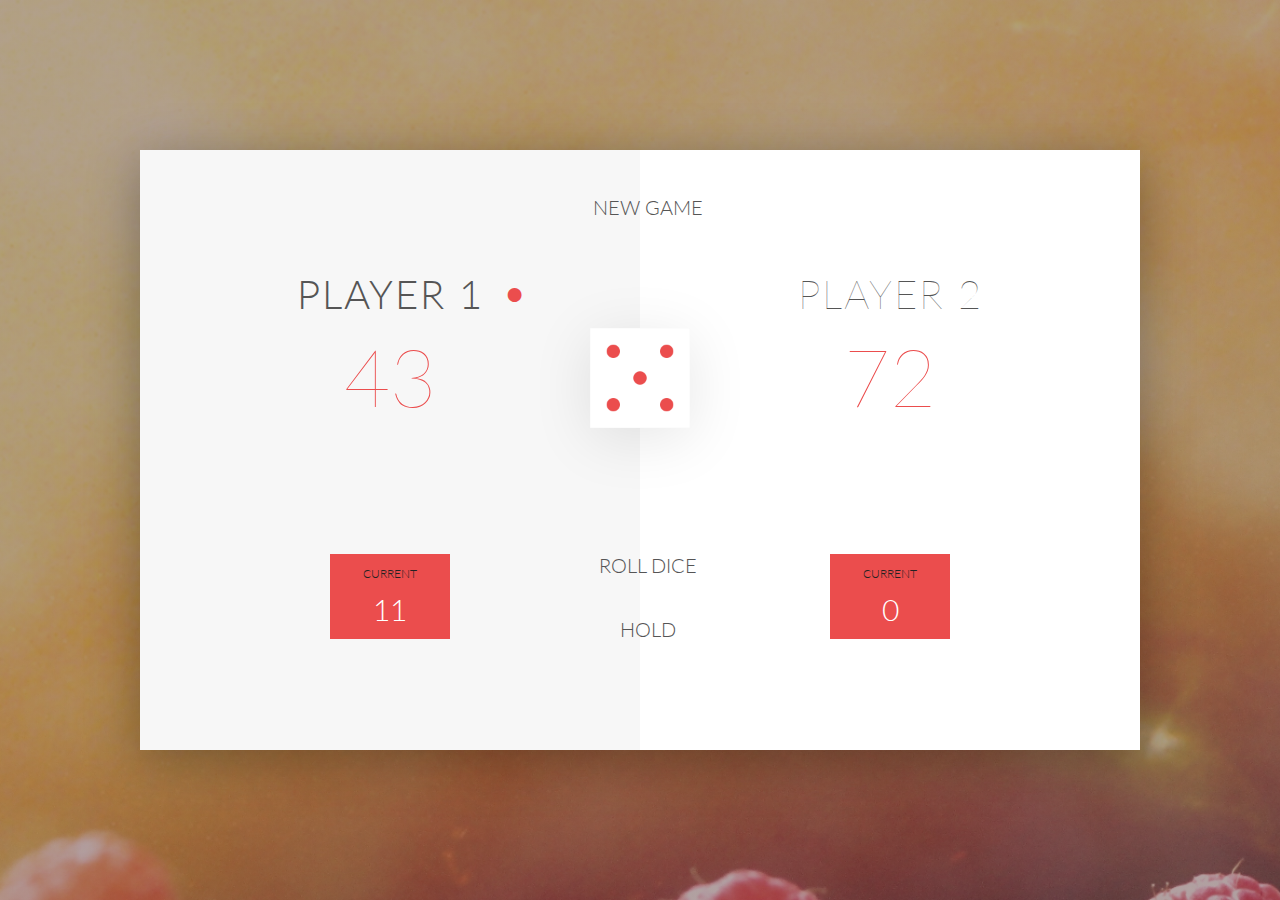
==== Dom-Pig-Game/index.html @ 76758bd4 "pig game" ====
<!DOCTYPE html>
<html lang="en">
    <head>
        <meta charset="UTF-8">
        <link href="https://fonts.googleapis.com/css?family=Lato:100,300,600" rel="stylesheet" type="text/css">
        <link href="http://code.ionicframework.com/ionicons/2.0.1/css/ionicons.min.css" rel="stylesheet" type="text/css">
        <link type="text/css" rel="stylesheet" href="style.css">

        <title>Pig Game</title>
    </head>

    <body>
        <div class="wrapper clearfix">
            <div class="player-0-panel active">
                <div class="player-name" id="name-0">Player 1</div>
                <div class="player-score" id="score-0">43</div>
                <div class="player-current-box">
                    <div class="player-current-label">Current</div>
                    <div class="player-current-score" id="current-0">11</div>
                </div>
            </div>

            <div class="player-1-panel">
                <div class="player-name" id="name-1">Player 2</div>
                <div class="player-score" id="score-1">72</div>
                <div class="player-current-box">
                    <div class="player-current-label">Current</div>
                    <div class="player-current-score" id="current-1">0</div>
                </div>
            </div>

            <button class="btn-new"><i class="ion-ios-plus-outline"></i>New game</button>
            <button class="btn-roll"><i class="ion-ios-loop"></i>Roll dice</button>
            <button class="btn-hold"><i class="ion-ios-download-outline"></i>Hold</button>

            <img src="dice-5.png" alt="Dice" class="dice">
        </div>

        <script src="app.js"></script>
    </body>
</html>
---- Dom-Pig-Game/style.css ----
.final-score {
    position: absolute;
    left: 50%;
    transform: translateX(-50%);
    top: 520px;
    color: #555;
    font-size: 18px;
    font-family: 'Lato';
    text-align: center;
    padding: 10px;
    width: 160px;
    text-transform: uppercase;
}

.final-score:focus { outline: none; }

#dice-1 { top: 120px; }
#dice-2 { top: 250px; }


* {
    margin: 0;
    padding: 0;
    box-sizing: border-box;

}

.clearfix::after {
    content: "";
    display: table;
    clear: both;
}

body {
    background-image: linear-gradient(rgba(62, 20, 20, 0.4), rgba(62, 20, 20, 0.4)), url(back.jpg);
    background-size: cover;
    background-position: center;
    font-family: Lato;
    font-weight: 300;
    position: relative;
    height: 100vh;
    color: #555;
}

.wrapper {
    width: 1000px;
    position: absolute;
    top: 50%;
    left: 50%;
    transform: translate(-50%, -50%);
    background-color: #fff;
    box-shadow: 0px 10px 50px rgba(0, 0, 0, 0.3);
    overflow: hidden;
}

.player-0-panel,
.player-1-panel {
    width: 50%;
    float: left;
    height: 600px;
    padding: 100px;
}



/**********************************************
*** PLAYERS
**********************************************/

.player-name {
    font-size: 40px;
    text-align: center;
    text-transform: uppercase;
    letter-spacing: 2px;
    font-weight: 100;
    margin-top: 20px;
    margin-bottom: 10px;
    position: relative;
}

.player-score {
    text-align: center;
    font-size: 80px;
    font-weight: 100;
    color: #EB4D4D;
    margin-bottom: 130px;
}

.active { background-color: #f7f7f7; }
.active .player-name { font-weight: 300; }

.active .player-name::after {
    content: "\2022";
    font-size: 47px;
    position: absolute;
    color: #EB4D4D;
    top: -7px;
    right: 10px;

}

.player-current-box {
    background-color: #EB4D4D;
    color: #fff;
    width: 40%;
    margin: 0 auto;
    padding: 12px;
    text-align: center;
}

.player-current-label {
    text-transform: uppercase;
    margin-bottom: 10px;
    font-size: 12px;
    color: #222;
}

.player-current-score {
    font-size: 30px;
}

button {
    position: absolute;
    width: 200px;
    left: 50%;
    transform: translateX(-50%);
    color: #555;
    background: none;
    border: none;
    font-family: Lato;
    font-size: 20px;
    text-transform: uppercase;
    cursor: pointer;
    font-weight: 300;
    transition: background-color 0.3s, color 0.3s;
}

button:hover { font-weight: 600; }
button:hover i { margin-right: 20px; }

button:focus {
    outline: none;
}

i {
    color: #EB4D4D;
    display: inline-block;
    margin-right: 15px;
    font-size: 32px;
    line-height: 1;
    vertical-align: text-top;
    margin-top: -4px;
    transition: margin 0.3s;
}

.btn-new { top: 45px;}
.btn-roll { top: 403px;}
.btn-hold { top: 467px;}

.dice {
    position: absolute;
    left: 50%;
    top: 178px;
    transform: translateX(-50%);
    height: 100px;
    box-shadow: 0px 10px 60px rgba(0, 0, 0, 0.10);
}

.winner { background-color: #f7f7f7; }
.winner .player-name { font-weight: 300; color: #EB4D4D; }
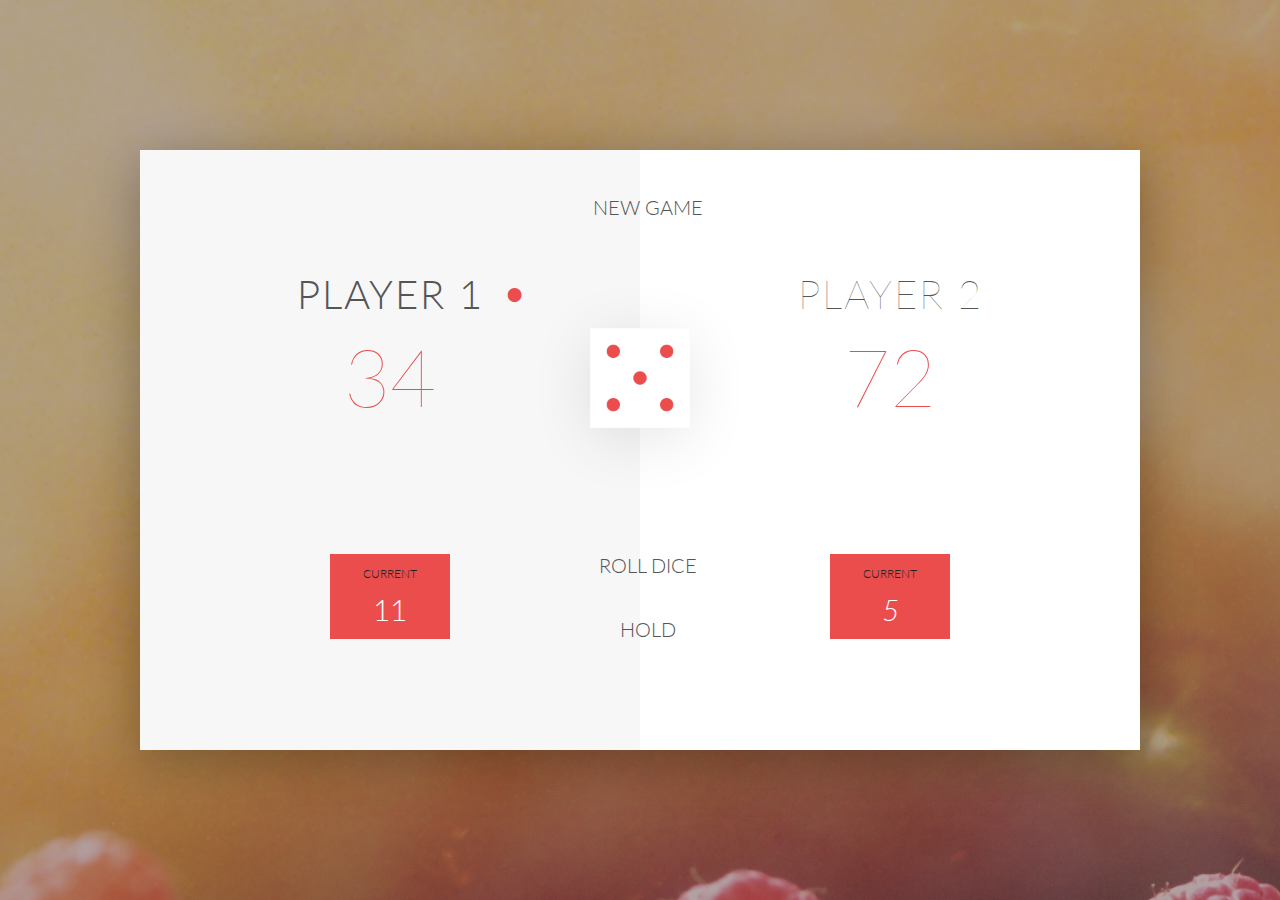
==== commit 8cdd939f: "beginning code" ====
--- a/Dom-Pig-Game/index.html
+++ b/Dom-Pig-Game/index.html
@@ -13,7 +13,7 @@
         <div class="wrapper clearfix">
             <div class="player-0-panel active">
                 <div class="player-name" id="name-0">Player 1</div>
-                <div class="player-score" id="score-0">43</div>
+                <div class="player-score" id="score-0">34</div>
                 <div class="player-current-box">
                     <div class="player-current-label">Current</div>
                     <div class="player-current-score" id="current-0">11</div>
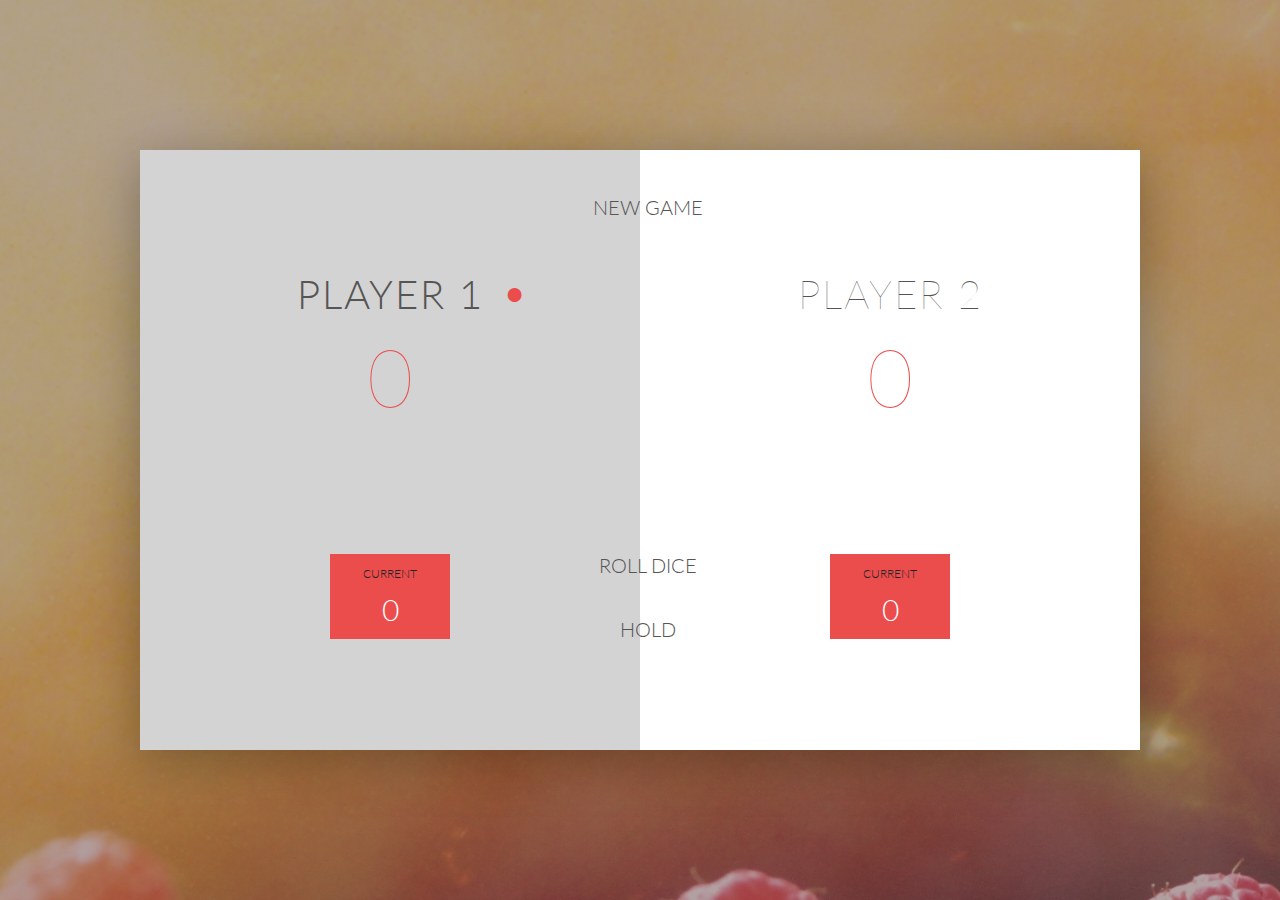
==== commit fb466b28: "loose score after two six" ====
--- a/Dom-Pig-Game/index.html
+++ b/Dom-Pig-Game/index.html
@@ -36,6 +36,6 @@
             <img src="dice-5.png" alt="Dice" class="dice">
         </div>
 
-        <script src="app.js"></script>
+        <script src="challenges.js"></script>
     </body>
 </html>
--- a/Dom-Pig-Game/style.css
+++ b/Dom-Pig-Game/style.css
@@ -86,7 +86,7 @@
     margin-bottom: 130px;
 }
 
-.active { background-color: #f7f7f7; }
+.active { background-color: lightgrey; }
 .active .player-name { font-weight: 300; }
 
 .active .player-name::after {
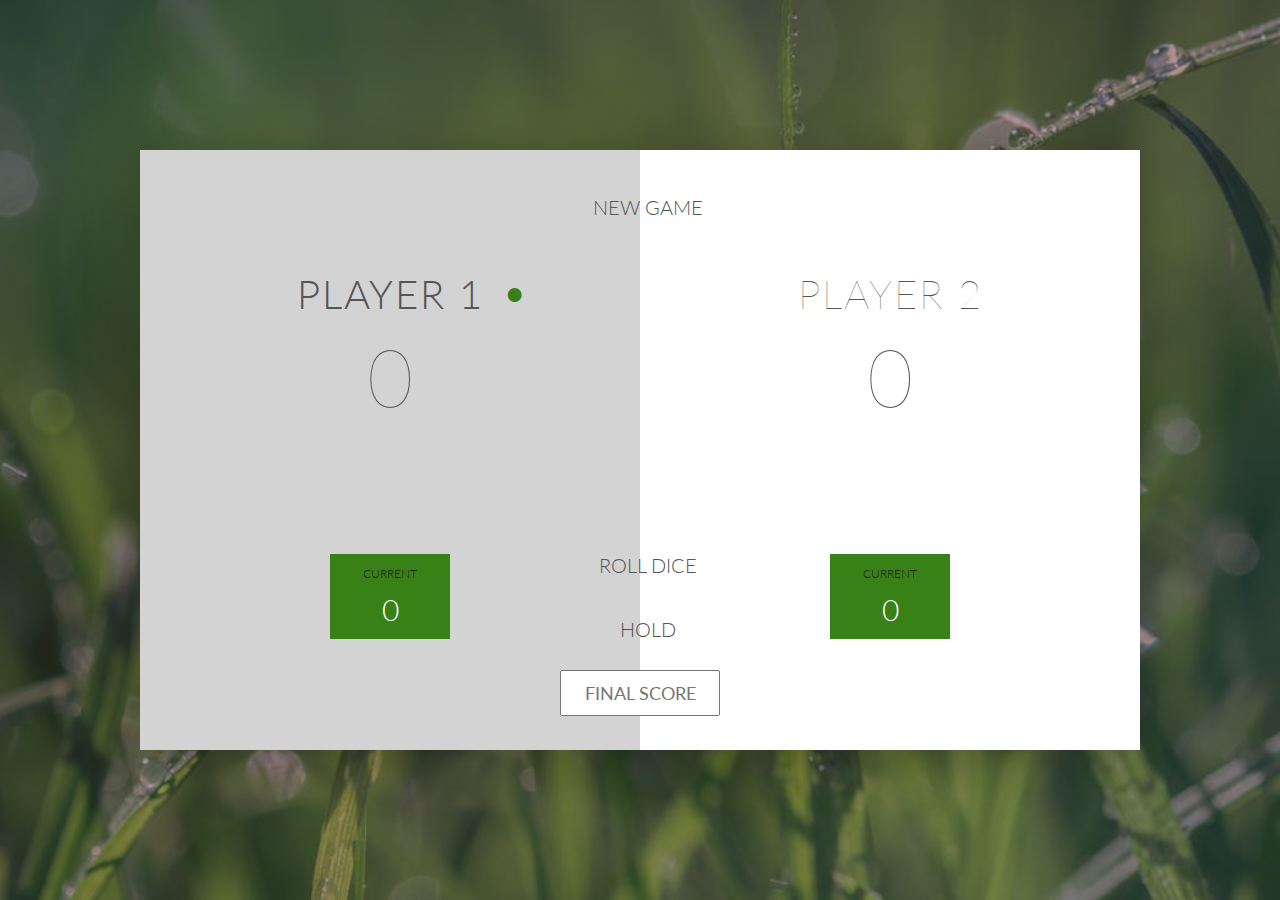
==== commit 38b5033a: "update css" ====
--- a/Dom-Pig-Game/index.html
+++ b/Dom-Pig-Game/index.html
@@ -33,6 +33,8 @@
             <button class="btn-roll"><i class="ion-ios-loop"></i>Roll dice</button>
             <button class="btn-hold"><i class="ion-ios-download-outline"></i>Hold</button>
 
+            <input type="text" placeholder="Final Score" class="final-score">
+
             <img src="dice-5.png" alt="Dice" class="dice">
         </div>
 
--- a/Dom-Pig-Game/style.css
+++ b/Dom-Pig-Game/style.css
@@ -82,7 +82,7 @@
     text-align: center;
     font-size: 80px;
     font-weight: 100;
-    color: #EB4D4D;
+    color: #lightgreen;
     margin-bottom: 130px;
 }
 
@@ -93,15 +93,15 @@
     content: "\2022";
     font-size: 47px;
     position: absolute;
-    color: #EB4D4D;
+    color: #388116;
     top: -7px;
     right: 10px;
 
 }
 
 .player-current-box {
-    background-color: #EB4D4D;
-    color: #fff;
+    background-color: #388116;
+    color: white;
     width: 40%;
     margin: 0 auto;
     padding: 12px;
@@ -143,7 +143,7 @@
 }
 
 i {
-    color: #EB4D4D;
+    color: #388116;
     display: inline-block;
     margin-right: 15px;
     font-size: 32px;
@@ -167,4 +167,4 @@
 }
 
 .winner { background-color: #f7f7f7; }
-.winner .player-name { font-weight: 300; color: #EB4D4D; }
+.winner .player-name { font-weight: 300; color: #388116; }
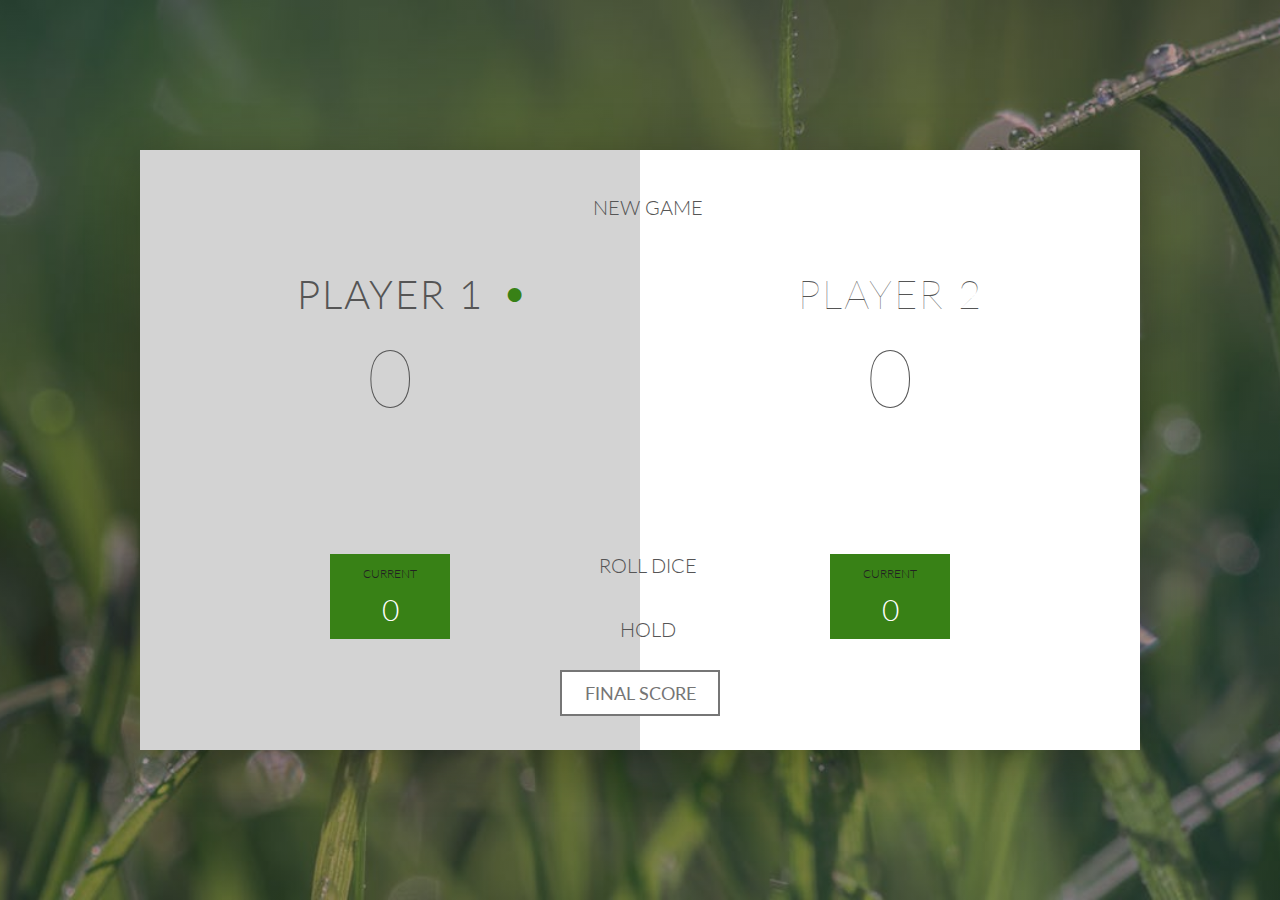
==== commit 96a291a2: "game complete" ====
--- a/Dom-Pig-Game/index.html
+++ b/Dom-Pig-Game/index.html
@@ -35,7 +35,8 @@
 
             <input type="text" placeholder="Final Score" class="final-score">
 
-            <img src="dice-5.png" alt="Dice" class="dice">
+            <img src="dice-5.png" alt="Dice" class="dice" id="dice-1">
+            <img src="dice-5.png" alt="Dice" class="dice" id="dice-2">
         </div>
 
         <script src="challenges.js"></script>
--- a/Dom-Pig-Game/style.css
+++ b/Dom-Pig-Game/style.css
@@ -10,9 +10,10 @@
     padding: 10px;
     width: 160px;
     text-transform: uppercase;
+    border-style: solid;
 }
 
-.final-score:focus { outline: none; }
+.final-score:focus { outline: black; }
 
 #dice-1 { top: 120px; }
 #dice-2 { top: 250px; }
@@ -164,6 +165,7 @@
     transform: translateX(-50%);
     height: 100px;
     box-shadow: 0px 10px 60px rgba(0, 0, 0, 0.10);
+    border-style: solid;
 }
 
 .winner { background-color: #f7f7f7; }
